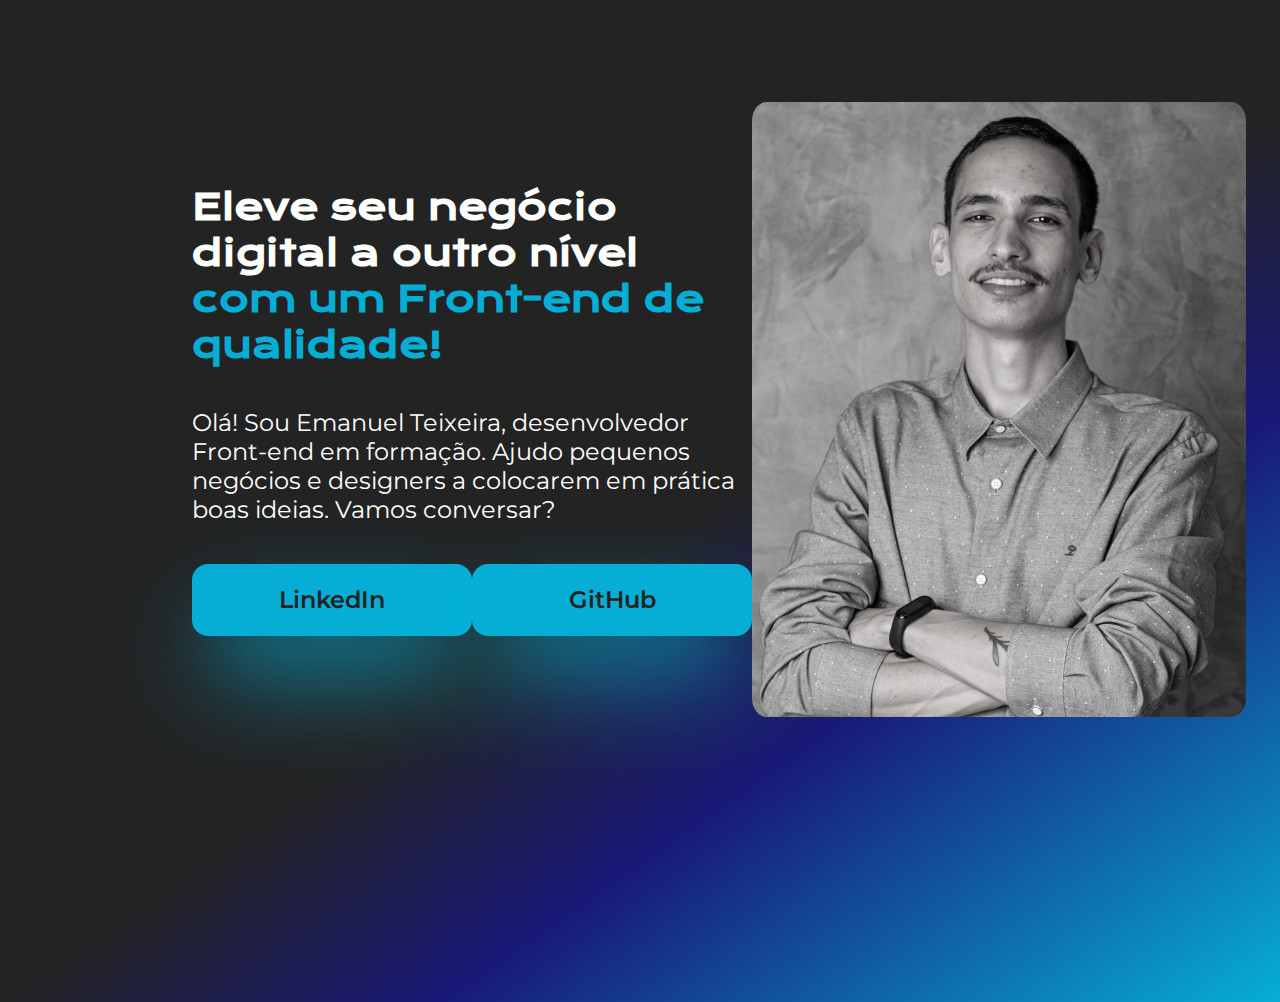
==== index.html @ deb00f60 "primeira versão" ====
<!DOCTYPE html>
<html lang="pt-br">
<head>
    <meta charset="UTF-8">
    <meta http-equiv="X-UA-Compatible" content="IE=edge">
    <meta name="viewport" content="width=device-width, initial-scale=1.0">
    <title>Portfolio</title>
    <link rel="stylesheet" href="style.css">
</head>
<body>
    <header></header>
    <main class="apresentacao">
        <section class="apresentacao__conteudo">
            <h1 class="apresentacao__conteudo__titulo">Eleve seu negócio digital a outro nível <strong class="titulo-destaque">com um Front-end de qualidade!</strong></h1>
            <p class="apresentacao__conteudo__texto">Olá! Sou Emanuel Teixeira, desenvolvedor Front-end em formação. Ajudo pequenos negócios e designers a colocarem em prática boas ideias. Vamos conversar?</p>
            <div class="apresentacao__links">
                <a class="apresentacao__links__link" href="https://www.linkedin.com/in/emanuelct/">LinkedIn</a>
                <a class="apresentacao__links__link" href="https://github.com/Emanuelmts">GitHub</a>
            </div>
        </section>
        <img class="imagem-capa" src="eu.png" alt="Foto do Emanuel Teixeira de braços cruzados e sorrindo">
    </main>
    <footer></footer>
</body>
</html>
---- style.css ----
@import url('https://fonts.googleapis.com/css2?family=Krona+One&display=swap');
@import url('https://fonts.googleapis.com/css2?family=Montserrat&display=swap');
@import url('https://fonts.googleapis.com/css2?family=Montserrat:wght@600&display=swap');

* {
    margin: 0;
    padding: 0;
}

.apresentacao {
    margin: 8% 15%;
    display: flex;
    align-items: center;
    justify-content: space-between;
}

.apresentacao__conteudo {
    width: 615px;
    display: flex;
    flex-direction: column;
    gap: 40px;
}

.apresentacao__conteudo__titulo {
    font-size: 36px;
    font-family: 'Krona One', sans-serif;
}

.apresentacao__conteudo__texto {
    font-size: 24px;
    font-family: 'Montserrat', sans-serif;
}

.apresentacao__links {
    display: flex;
    justify-content: space-between;
}

.apresentacao__links__link {
    background-color: #06AED5;
    text-align: center;
    border-radius: 16px;
    font-size: 24px;
    padding: 21.5px 0;
    width: 280px;
    text-decoration: none;
    color: #232324;
    font-family: 'Montserrat', sans-serif;
    font-weight: 600;
    box-shadow: #03cefc 0px 50px 100px -20px, #06AED5 0px 30px 60px -30px;
    opacity: 1;
}

.apresentacao__links__link:hover {
    opacity: 0.7;
}

body {
    height: 100vh; /* vh = viewport height */
    box-sizing: border-box;
    /* background-color: #232324; */
    color: #FDFFFC;
    background: rgb(35,35,36);
    background: linear-gradient(145deg, rgba(35,35,36,1) 53%, rgba(25,25,120,1) 69%, rgba(6,174,213,1) 100%);
}

.titulo-destaque {
    color: #06AED5;
}

.imagem-capa {
    filter: grayscale(0.95);
    border-radius: 3%;
    max-width: 593;
    width: auto;
}
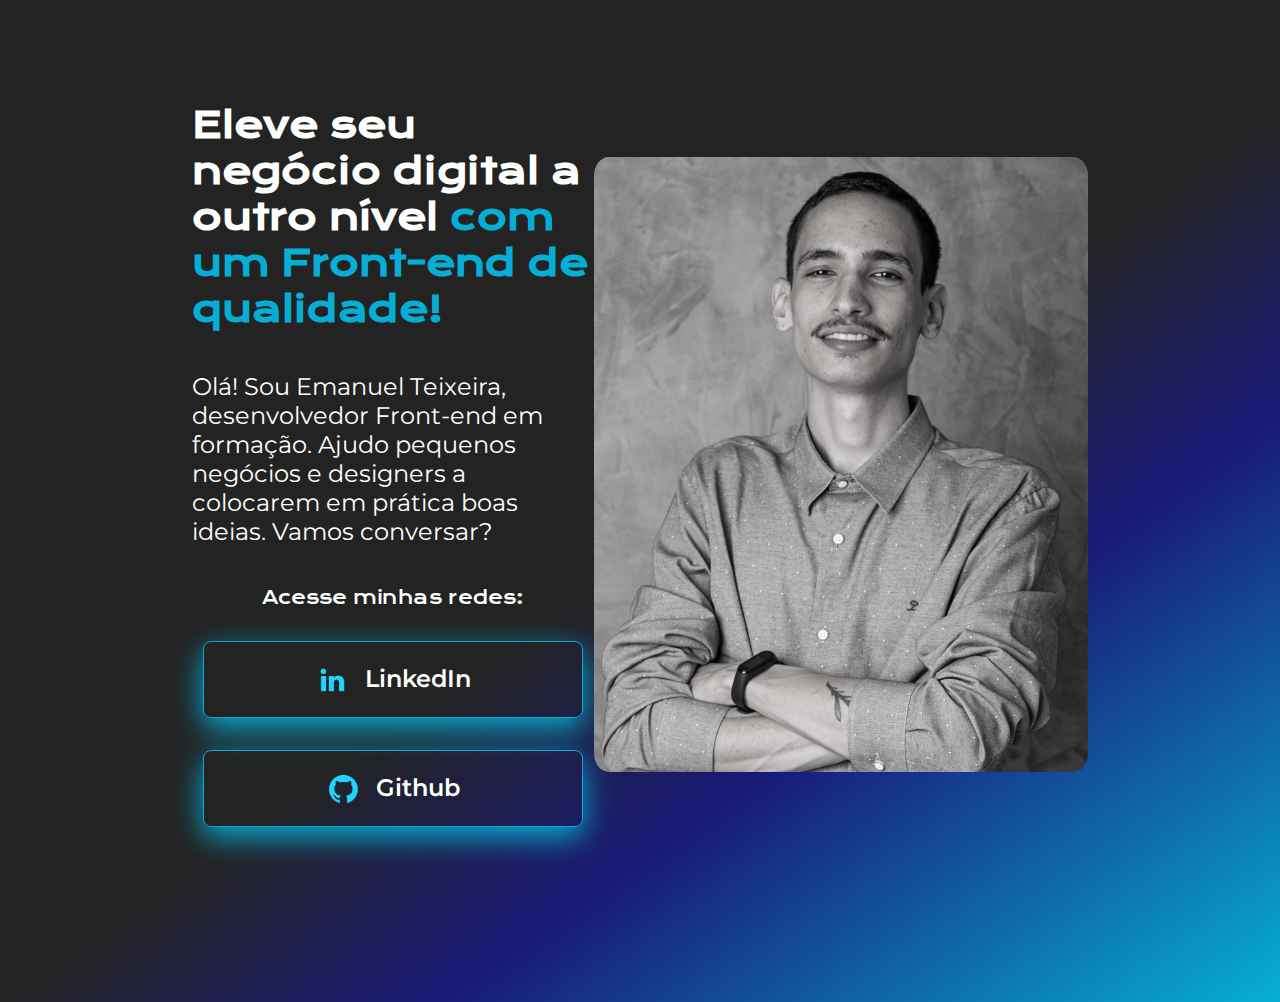
==== commit e4f88202: "segunda versão" ====
--- a/index.html
+++ b/index.html
@@ -14,11 +14,18 @@
             <h1 class="apresentacao__conteudo__titulo">Eleve seu negócio digital a outro nível <strong class="titulo-destaque">com um Front-end de qualidade!</strong></h1>
             <p class="apresentacao__conteudo__texto">Olá! Sou Emanuel Teixeira, desenvolvedor Front-end em formação. Ajudo pequenos negócios e designers a colocarem em prática boas ideias. Vamos conversar?</p>
             <div class="apresentacao__links">
-                <a class="apresentacao__links__link" href="https://www.linkedin.com/in/emanuelct/">LinkedIn</a>
-                <a class="apresentacao__links__link" href="https://github.com/Emanuelmts">GitHub</a>
+                <h2 class="apresentacao__links__subtitulo">Acesse minhas redes:</h2>
+                <a class="apresentacao__links__link" href="https://www.linkedin.com/in/emanuelct/">
+                    <img src="./assets/linkedin.png" alt="Logo LinkedIn">
+                    LinkedIn
+                </a>
+                <a class="apresentacao__links__link" href="https://github.com/Emanuelmts">
+                    <img src="./assets/github.png" alt="Logo Github">
+                    Github
+                </a>
             </div>
         </section>
-        <img class="imagem-capa" src="eu.png" alt="Foto do Emanuel Teixeira de braços cruzados e sorrindo">
+        <img class="imagem-capa" src="./assets/eu.png" alt="Foto do Emanuel Teixeira de braços cruzados e sorrindo">
     </main>
     <footer></footer>
 </body>
--- a/style.css
+++ b/style.css
@@ -33,21 +33,33 @@
 
 .apresentacao__links {
     display: flex;
+    flex-direction: column;
+    align-items: center;
+    gap: 32px;
     justify-content: space-between;
 }
 
+.apresentacao__links__subtitulo {
+    font-family: 'Krona One', sans-serif;
+    font-weight: 400;
+    font-size: 18px;
+}
+
 .apresentacao__links__link {
-    background-color: #06AED5;
+    display: flex;
+    justify-content: center;
+    gap: 16px;
     text-align: center;
-    border-radius: 16px;
+    border: 1px solid #06AED5;
+    border-radius: 8px;
     font-size: 24px;
     padding: 21.5px 0;
-    width: 280px;
+    width: 378px;
     text-decoration: none;
-    color: #232324;
+    color: #FDFFFC;
     font-family: 'Montserrat', sans-serif;
     font-weight: 600;
-    box-shadow: #03cefc 0px 50px 100px -20px, #06AED5 0px 30px 60px -30px;
+    box-shadow: #06AED5 0px 10px 30px;
     opacity: 1;
 }
 
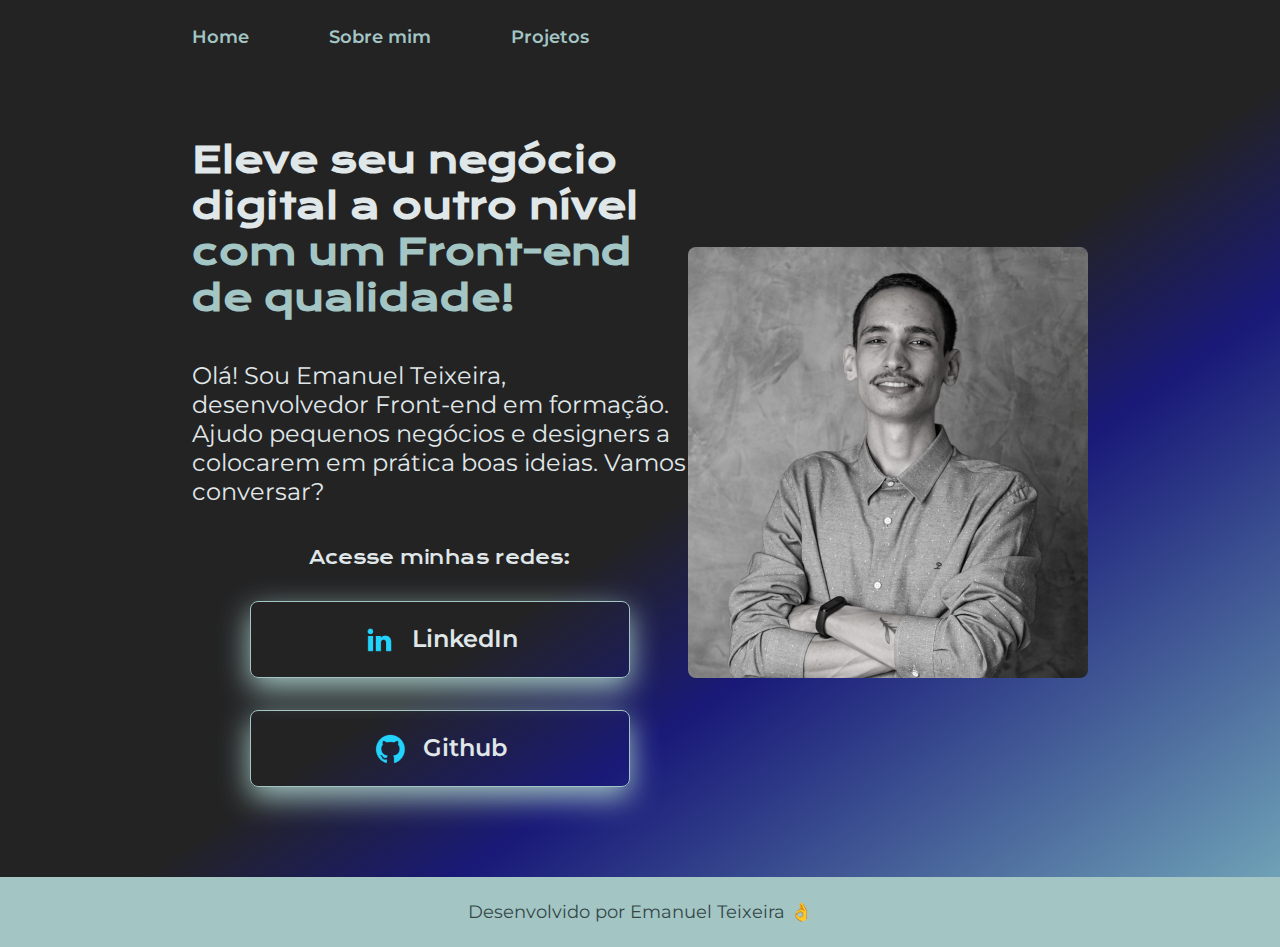
==== commit de459fdc: "Projeto v1.0" ====
--- a/index.html
+++ b/index.html
@@ -5,10 +5,17 @@
     <meta http-equiv="X-UA-Compatible" content="IE=edge">
     <meta name="viewport" content="width=device-width, initial-scale=1.0">
     <title>Portfolio</title>
-    <link rel="stylesheet" href="style.css">
+    <link rel="stylesheet" href="./styles/style.css">
 </head>
 <body>
-    <header></header>
+    <header class="cabecalho">
+        <nav class="cabecalho__menu">
+            <a class="cabecalho__menu__link" href="./index.html">Home</a>
+            <a class="cabecalho__menu__link" href="./about.html">Sobre mim</a>
+            <a class="cabecalho__menu__link" href="./projects.html">Projetos</a>
+        </nav>
+    </header>
+
     <main class="apresentacao">
         <section class="apresentacao__conteudo">
             <h1 class="apresentacao__conteudo__titulo">Eleve seu negócio digital a outro nível <strong class="titulo-destaque">com um Front-end de qualidade!</strong></h1>
@@ -27,6 +34,9 @@
         </section>
         <img class="imagem-capa" src="./assets/eu.png" alt="Foto do Emanuel Teixeira de braços cruzados e sorrindo">
     </main>
-    <footer></footer>
+
+    <footer class="rodape">
+        <p>Desenvolvido por Emanuel Teixeira 👌</p>
+    </footer>
 </body>
 </html>
--- a/styles/style.css
+++ b/styles/style.css
@@ -0,0 +1,125 @@
+@import url('https://fonts.googleapis.com/css2?family=Krona+One&display=swap');
+@import url('https://fonts.googleapis.com/css2?family=Montserrat&display=swap');
+@import url('https://fonts.googleapis.com/css2?family=Montserrat:wght@600&display=swap');
+
+:root {
+    /* --cor-primaria: #232324;
+    --cor-secundaria: #FDFFFC;
+    --cor-terciaria: #06AED5; */
+    --cor-primaria: #354649;
+    --cor-secundaria: #E0E7E9;
+    --cor-terciaria: #A3C6C4;
+
+    --fonte-primaria: 'Krona One', sans-serif;
+    --fonte-secundaria: 'Montserrat', sans-serif;
+}
+
+* {
+    margin: 0;
+    padding: 0;
+}
+
+body {
+    box-sizing: border-box;
+    color: var(--cor-secundaria);
+    background: var(--cor-primaria);
+    background: linear-gradient(145deg, #232324 53%, #191978 65%, #79b2be 100%);
+}
+
+.cabecalho {
+    padding: 2% 0 0 15%;
+}
+
+.cabecalho__menu {
+    display: flex;
+    gap: 80px;
+}
+
+.cabecalho__menu__link {
+    font-family: var(--fonte-secundaria);
+    font-weight: 600;
+    font-size: 18px;
+    color: var(--cor-terciaria);
+    text-decoration: none;
+}
+
+.apresentacao {
+    padding: 7% 15%;
+    display: flex;
+    align-items: center;
+    justify-content: space-between;
+}
+
+.apresentacao__conteudo {
+    width: 615px;
+    display: flex;
+    flex-direction: column;
+    gap: 40px;
+}
+
+.apresentacao__conteudo__titulo {
+    font-size: 36px;
+    font-family: var(--fonte-primaria);
+}
+
+.titulo-destaque {
+    color: var(--cor-terciaria);
+}
+
+.apresentacao__conteudo__texto {
+    font-size: 24px;
+    font-family: var(--fonte-secundaria);
+}
+
+.apresentacao__links {
+    display: flex;
+    flex-direction: column;
+    align-items: center;
+    gap: 32px;
+    justify-content: space-between;
+}
+
+.apresentacao__links__subtitulo {
+    font-family: var(--fonte-primaria);
+    font-weight: 400;
+    font-size: 18px;
+}
+
+.apresentacao__links__link {
+    display: flex;
+    justify-content: center;
+    gap: 16px;
+    text-align: center;
+    border: 1px solid var(--cor-terciaria);
+    border-radius: 8px;
+    font-size: 24px;
+    padding: 21.5px 0;
+    width: 378px;
+    text-decoration: none;
+    color: var(--cor-secundaria);
+    font-family: var(--fonte-secundaria);
+    font-weight: 600;
+    box-shadow: var(--cor-terciaria) 0px 10px 30px;
+    opacity: 1;
+}
+
+.apresentacao__links__link:hover {
+    opacity: 0.7;
+}
+
+.imagem-capa {
+    filter: grayscale(0.95);
+    border-radius: 8px;
+    max-width: 593;
+    width: auto;
+}
+
+.rodape {
+    color: var(--cor-primaria);
+    background-color: var(--cor-terciaria);
+    padding: 24px;
+    text-align: center;
+    font-family: var(--fonte-secundaria);
+    font-size: 18px;
+    font-weight: 400;
+}
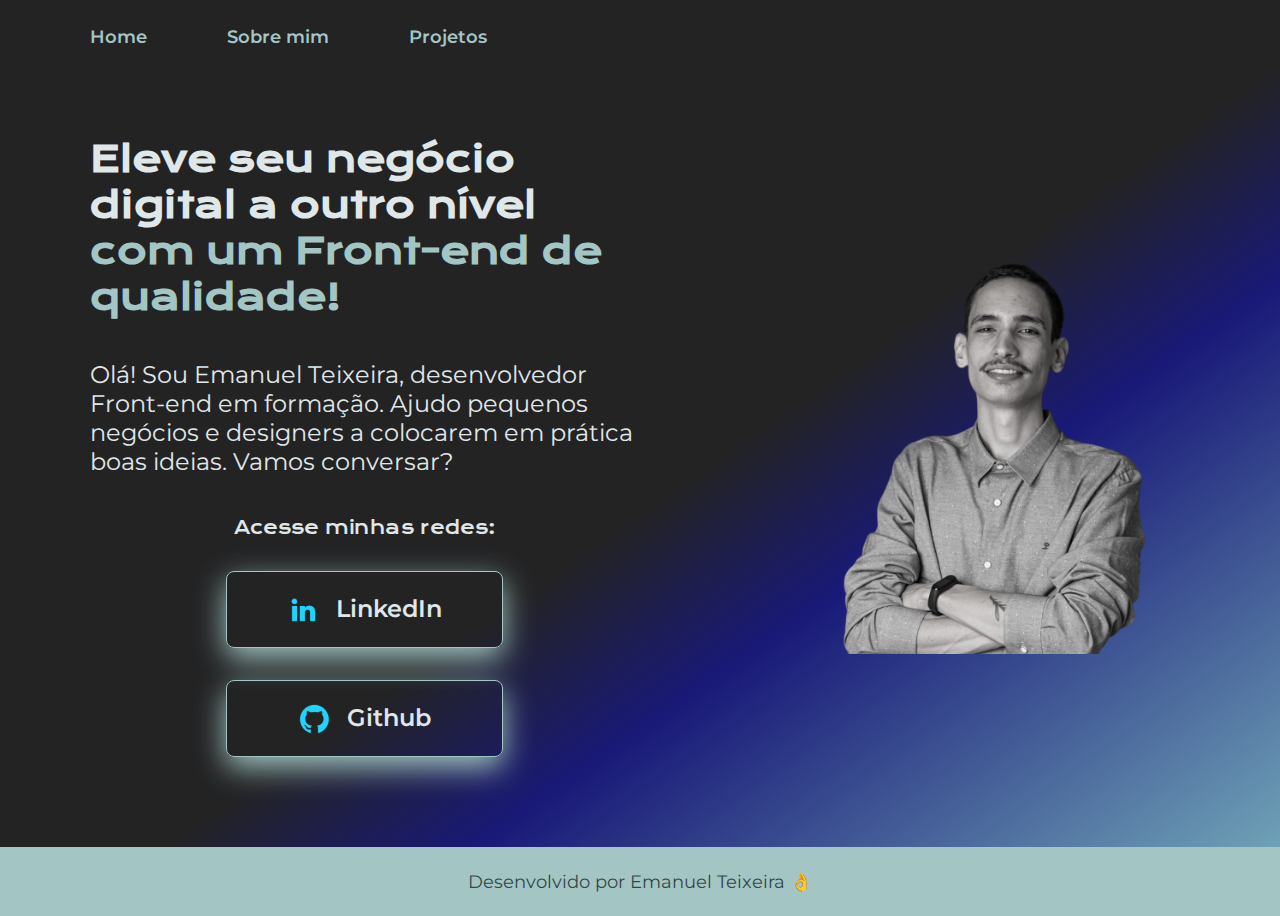
==== commit 526fab21: "inserção de responsividade" ====
--- a/index.html
+++ b/index.html
@@ -22,17 +22,17 @@
             <p class="apresentacao__conteudo__texto">Olá! Sou Emanuel Teixeira, desenvolvedor Front-end em formação. Ajudo pequenos negócios e designers a colocarem em prática boas ideias. Vamos conversar?</p>
             <div class="apresentacao__links">
                 <h2 class="apresentacao__links__subtitulo">Acesse minhas redes:</h2>
-                <a class="apresentacao__links__link" href="https://www.linkedin.com/in/emanuelct/">
+                <a class="apresentacao__links__redes" href="https://www.linkedin.com/in/emanuelct/">
                     <img src="./assets/linkedin.png" alt="Logo LinkedIn">
                     LinkedIn
                 </a>
-                <a class="apresentacao__links__link" href="https://github.com/Emanuelmts">
+                <a class="apresentacao__links__redes" href="https://github.com/Emanuelmts">
                     <img src="./assets/github.png" alt="Logo Github">
                     Github
                 </a>
             </div>
         </section>
-        <img class="imagem-capa" src="./assets/eu.png" alt="Foto do Emanuel Teixeira de braços cruzados e sorrindo">
+        <img class="apresentacao__imagem" src="./assets/eu.png" alt="Foto do Emanuel Teixeira de braços cruzados e sorrindo">
     </main>
 
     <footer class="rodape">
--- a/styles/style.css
+++ b/styles/style.css
@@ -3,9 +3,6 @@
 @import url('https://fonts.googleapis.com/css2?family=Montserrat:wght@600&display=swap');
 
 :root {
-    /* --cor-primaria: #232324;
-    --cor-secundaria: #FDFFFC;
-    --cor-terciaria: #06AED5; */
     --cor-primaria: #354649;
     --cor-secundaria: #E0E7E9;
     --cor-terciaria: #A3C6C4;
@@ -27,7 +24,7 @@
 }
 
 .cabecalho {
-    padding: 2% 0 0 15%;
+    padding: 2% 0 0 7%;
 }
 
 .cabecalho__menu {
@@ -38,27 +35,46 @@
 .cabecalho__menu__link {
     font-family: var(--fonte-secundaria);
     font-weight: 600;
-    font-size: 18px;
+    font-size: 1.12rem;
     color: var(--cor-terciaria);
     text-decoration: none;
+    position: relative;
+}
+
+.cabecalho__menu__link::before {
+    content: "";
+    position: absolute;
+    top: 0;
+    left: 0;
+    width: 100%;
+    height: 0;
+    z-index: -1;
+    background-color: var(--cor-primaria);
+    transition: height .25s linear;
+}
+
+.cabecalho__menu__link:hover::before {
+    height: 100%;
 }
 
 .apresentacao {
-    padding: 7% 15%;
+    padding: 7% 7%;
     display: flex;
     align-items: center;
     justify-content: space-between;
+    gap: 82px;
 }
 
+
 .apresentacao__conteudo {
-    width: 615px;
+    width: 50%;
     display: flex;
     flex-direction: column;
     gap: 40px;
 }
 
 .apresentacao__conteudo__titulo {
-    font-size: 36px;
+    font-size: 2.25rem;
     font-family: var(--fonte-primaria);
 }
 
@@ -67,7 +83,7 @@
 }
 
 .apresentacao__conteudo__texto {
-    font-size: 24px;
+    font-size: 1.5rem;
     font-family: var(--fonte-secundaria);
 }
 
@@ -82,19 +98,19 @@
 .apresentacao__links__subtitulo {
     font-family: var(--fonte-primaria);
     font-weight: 400;
-    font-size: 18px;
+    font-size: 1.12rem;
 }
 
-.apresentacao__links__link {
+.apresentacao__links__redes {
     display: flex;
     justify-content: center;
     gap: 16px;
     text-align: center;
     border: 1px solid var(--cor-terciaria);
     border-radius: 8px;
-    font-size: 24px;
+    font-size: 1.5rem;
     padding: 21.5px 0;
-    width: 378px;
+    width: 50%;
     text-decoration: none;
     color: var(--cor-secundaria);
     font-family: var(--fonte-secundaria);
@@ -107,11 +123,9 @@
     opacity: 0.7;
 }
 
-.imagem-capa {
+.apresentacao__imagem {
     filter: grayscale(0.95);
-    border-radius: 8px;
-    max-width: 593;
-    width: auto;
+    width: 35%;
 }
 
 .rodape {
@@ -120,6 +134,20 @@
     padding: 24px;
     text-align: center;
     font-family: var(--fonte-secundaria);
-    font-size: 18px;
+    font-size: 1.12rem;
     font-weight: 400;
 }
+
+@media (max-width: 1000px) {
+    .cabecalho {
+        padding: 10%;
+    }
+
+    .cabecalho__menu {
+        justify-content: center;
+    }
+    
+    .apresentacao {
+        flex-direction: column-reverse;
+    }
+}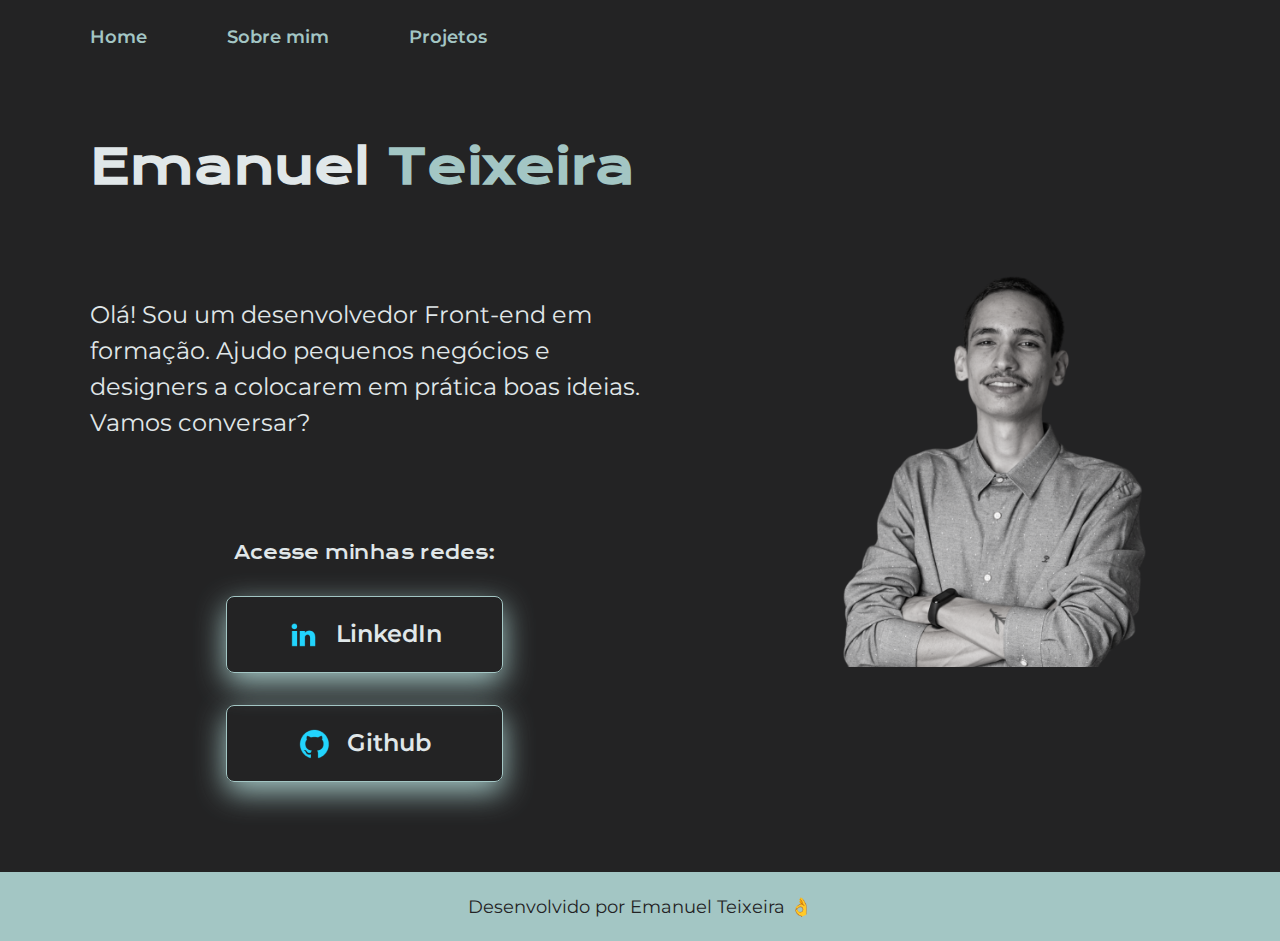
==== commit db977e36: "mudanca cor, espaçamento e texto" ====
--- a/index.html
+++ b/index.html
@@ -18,15 +18,15 @@
 
     <main class="apresentacao">
         <section class="apresentacao__conteudo">
-            <h1 class="apresentacao__conteudo__titulo">Eleve seu negócio digital a outro nível <strong class="titulo-destaque">com um Front-end de qualidade!</strong></h1>
-            <p class="apresentacao__conteudo__texto">Olá! Sou Emanuel Teixeira, desenvolvedor Front-end em formação. Ajudo pequenos negócios e designers a colocarem em prática boas ideias. Vamos conversar?</p>
+            <h1 class="apresentacao__conteudo__titulo">Emanuel <strong class="titulo-destaque">Teixeira</strong></h1>
+            <p class="apresentacao__conteudo__texto">Olá! Sou um desenvolvedor Front-end em formação. Ajudo pequenos negócios e designers a colocarem em prática boas ideias. Vamos conversar?</p>
             <div class="apresentacao__links">
                 <h2 class="apresentacao__links__subtitulo">Acesse minhas redes:</h2>
-                <a class="apresentacao__links__redes" href="https://www.linkedin.com/in/emanuelct/">
+                <a class="apresentacao__links__redes" href="https://www.linkedin.com/in/emanuelct/" target="_blank" rel="noopener noreferrer">
                     <img src="./assets/linkedin.png" alt="Logo LinkedIn">
                     LinkedIn
                 </a>
-                <a class="apresentacao__links__redes" href="https://github.com/Emanuelmts">
+                <a class="apresentacao__links__redes" href="https://github.com/Emanuelmts" target="_blank" rel="noopener noreferrer">
                     <img src="./assets/github.png" alt="Logo Github">
                     Github
                 </a>
--- a/styles/style.css
+++ b/styles/style.css
@@ -3,9 +3,10 @@
 @import url('https://fonts.googleapis.com/css2?family=Montserrat:wght@600&display=swap');
 
 :root {
-    --cor-primaria: #354649;
+    --cor-primaria: #232324;
     --cor-secundaria: #E0E7E9;
     --cor-terciaria: #A3C6C4;
+    --cor-quaternaria: #354649;
 
     --fonte-primaria: 'Krona One', sans-serif;
     --fonte-secundaria: 'Montserrat', sans-serif;
@@ -20,7 +21,6 @@
     box-sizing: border-box;
     color: var(--cor-secundaria);
     background: var(--cor-primaria);
-    background: linear-gradient(145deg, #232324 53%, #191978 65%, #79b2be 100%);
 }
 
 .cabecalho {
@@ -49,7 +49,7 @@
     width: 100%;
     height: 0;
     z-index: -1;
-    background-color: var(--cor-primaria);
+    background-color: var(--cor-quaternaria);
     transition: height .25s linear;
 }
 
@@ -70,11 +70,11 @@
     width: 50%;
     display: flex;
     flex-direction: column;
-    gap: 40px;
+    gap: 100px;
 }
 
 .apresentacao__conteudo__titulo {
-    font-size: 2.25rem;
+    font-size: 3rem;
     font-family: var(--fonte-primaria);
 }
 
@@ -85,6 +85,7 @@
 .apresentacao__conteudo__texto {
     font-size: 1.5rem;
     font-family: var(--fonte-secundaria);
+    line-height: 1.5;
 }
 
 .apresentacao__links {
@@ -119,7 +120,7 @@
     opacity: 1;
 }
 
-.apresentacao__links__link:hover {
+.apresentacao__links__redes:hover {
     opacity: 0.7;
 }
 
@@ -138,7 +139,7 @@
     font-weight: 400;
 }
 
-@media (max-width: 1000px) {
+@media (max-width: 720px) {
     .cabecalho {
         padding: 10%;
     }
@@ -149,5 +150,20 @@
     
     .apresentacao {
         flex-direction: column-reverse;
+        padding: 5%;
     }
+
+
+    .apresentacao__conteudo__titulo{
+        font-size: 2.25rem;
+    }
+
+    .apresentacao__conteudo {
+        width: auto;
+    }
+
+    .apresentacao__links__redes {
+        width: 100%;
+    }
+
 }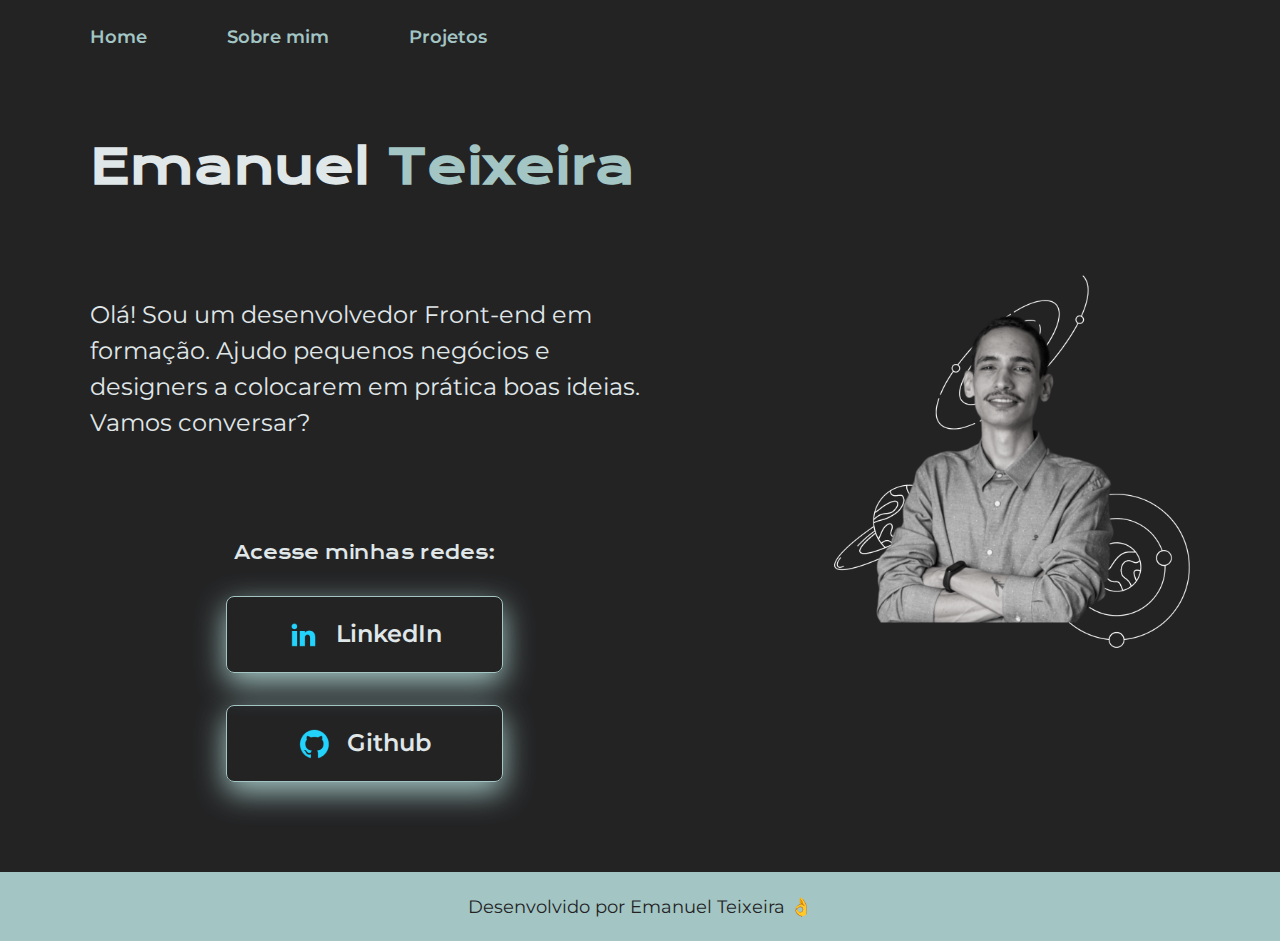
==== commit d0816478: "nova apresentacao__imagem" ====
--- a/index.html
+++ b/index.html
@@ -32,7 +32,7 @@
                 </a>
             </div>
         </section>
-        <img class="apresentacao__imagem" src="./assets/eu.png" alt="Foto do Emanuel Teixeira de braços cruzados e sorrindo">
+        <img class="apresentacao__imagem" src="./assets/eu2.png" alt="Foto do Emanuel Teixeira de braços cruzados e sorrindo">
     </main>
 
     <footer class="rodape">
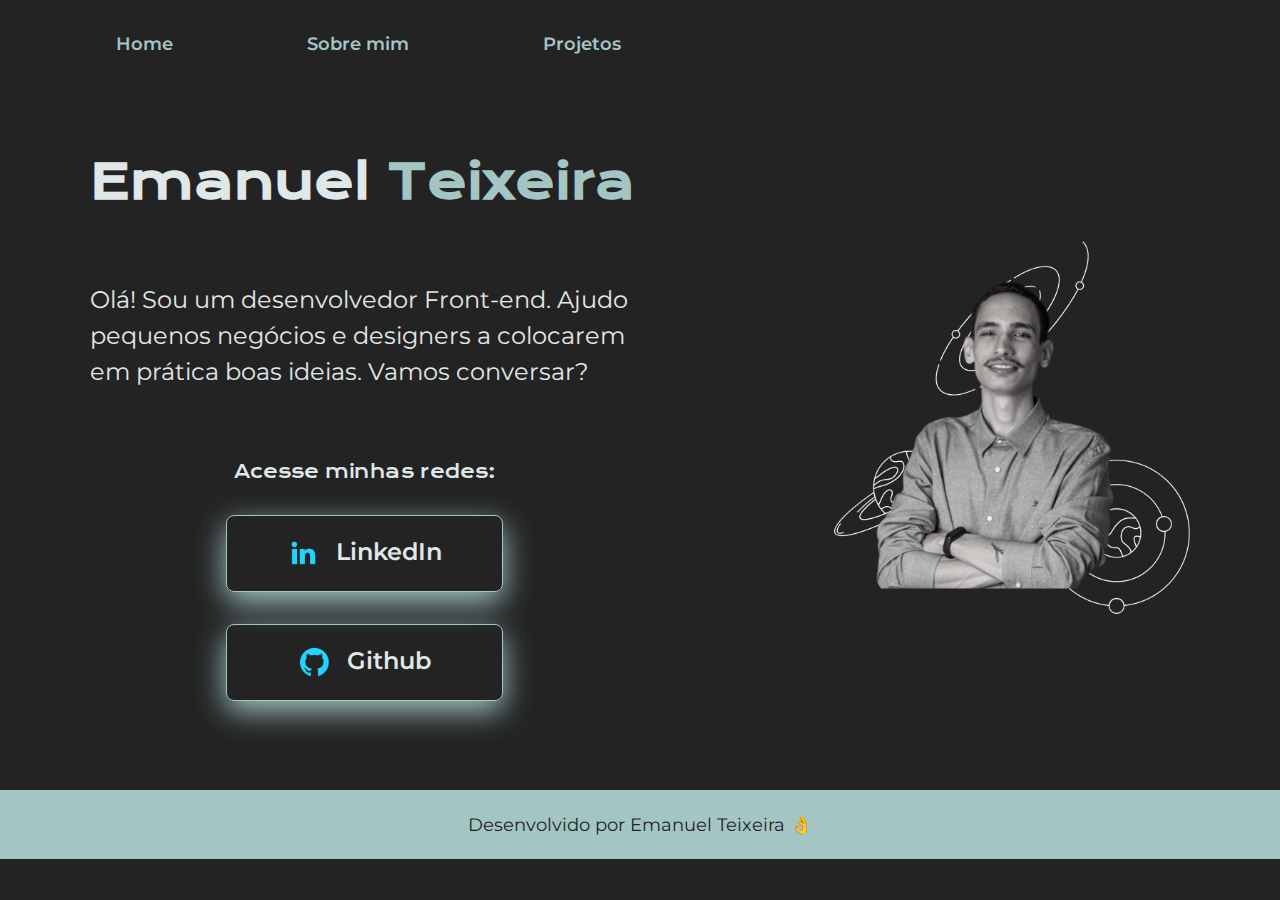
==== commit da69b2ca: "ajustes texto e navbar" ====
--- a/index.html
+++ b/index.html
@@ -19,7 +19,7 @@
     <main class="apresentacao">
         <section class="apresentacao__conteudo">
             <h1 class="apresentacao__conteudo__titulo">Emanuel <strong class="titulo-destaque">Teixeira</strong></h1>
-            <p class="apresentacao__conteudo__texto">Olá! Sou um desenvolvedor Front-end em formação. Ajudo pequenos negócios e designers a colocarem em prática boas ideias. Vamos conversar?</p>
+            <p class="apresentacao__conteudo__texto">Olá! Sou um desenvolvedor Front-end. Ajudo pequenos negócios e designers a colocarem em prática boas ideias. Vamos conversar?</p>
             <div class="apresentacao__links">
                 <h2 class="apresentacao__links__subtitulo">Acesse minhas redes:</h2>
                 <a class="apresentacao__links__redes" href="https://www.linkedin.com/in/emanuelct/" target="_blank" rel="noopener noreferrer">
--- a/styles/style.css
+++ b/styles/style.css
@@ -39,6 +39,7 @@
     color: var(--cor-terciaria);
     text-decoration: none;
     position: relative;
+    padding: .4em 1.5em;
 }
 
 .cabecalho__menu__link::before {
@@ -50,7 +51,7 @@
     height: 0;
     z-index: -1;
     background-color: var(--cor-quaternaria);
-    transition: height .25s linear;
+    transition: height .20s linear;
 }
 
 .cabecalho__menu__link:hover::before {
@@ -70,7 +71,7 @@
     width: 50%;
     display: flex;
     flex-direction: column;
-    gap: 100px;
+    gap: 70px;
 }
 
 .apresentacao__conteudo__titulo {
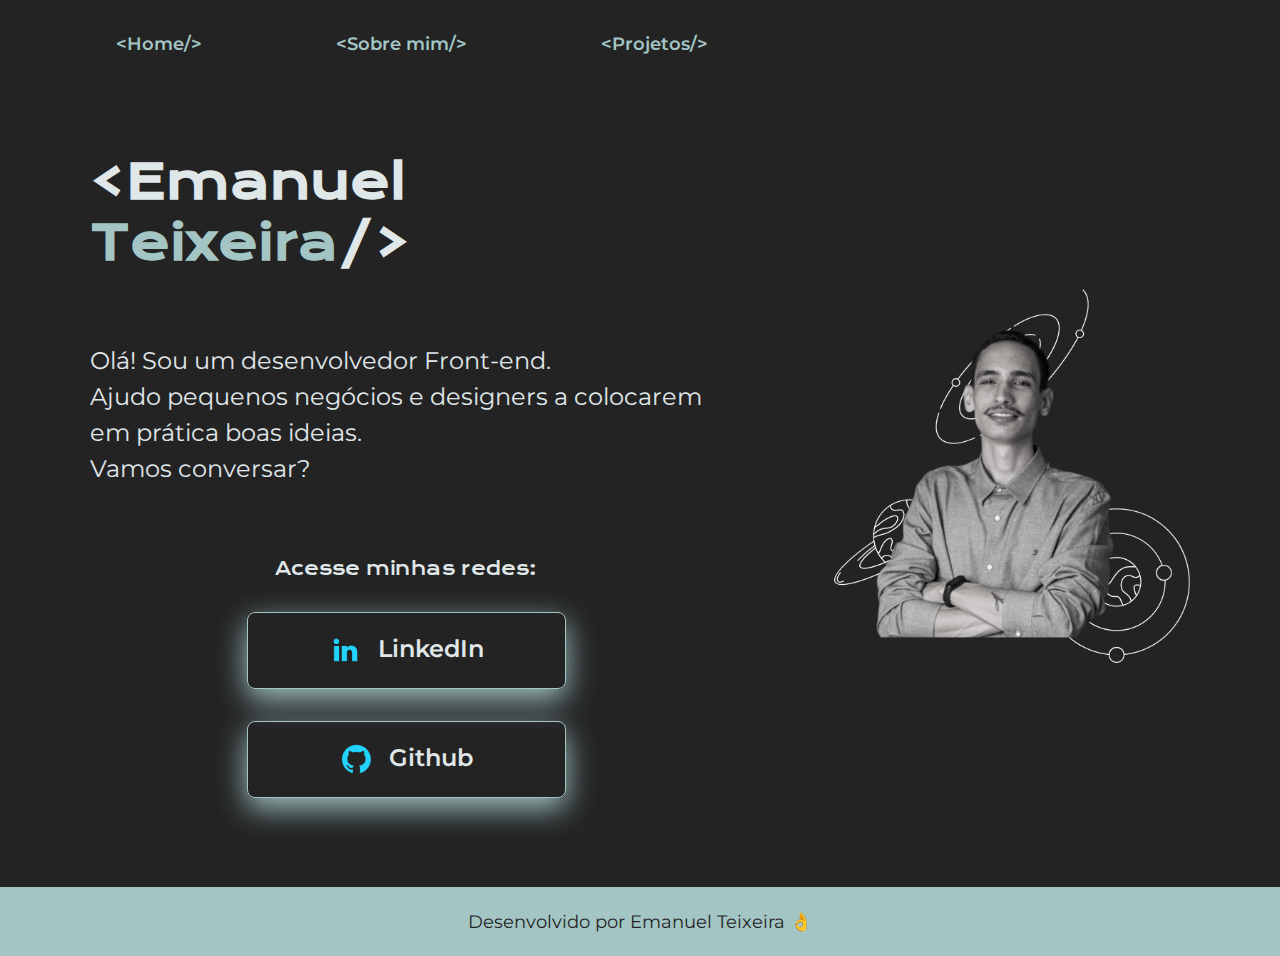
==== commit 409ffcd7: "Adicao de projetos na página e ajustes no design" ====
--- a/index.html
+++ b/index.html
@@ -10,16 +10,16 @@
 <body>
     <header class="cabecalho">
         <nav class="cabecalho__menu">
-            <a class="cabecalho__menu__link" href="./index.html">Home</a>
-            <a class="cabecalho__menu__link" href="./about.html">Sobre mim</a>
-            <a class="cabecalho__menu__link" href="./projects.html">Projetos</a>
+            <a class="cabecalho__menu__link" href="./index.html">&ltHome/&gt</Home></a>
+            <a class="cabecalho__menu__link" href="./about.html">&ltSobre mim/&gt</a>
+            <a class="cabecalho__menu__link" href="./projects.html">&ltProjetos/&gt</a>
         </nav>
     </header>
 
     <main class="apresentacao">
         <section class="apresentacao__conteudo">
-            <h1 class="apresentacao__conteudo__titulo">Emanuel <strong class="titulo-destaque">Teixeira</strong></h1>
-            <p class="apresentacao__conteudo__texto">Olá! Sou um desenvolvedor Front-end. Ajudo pequenos negócios e designers a colocarem em prática boas ideias. Vamos conversar?</p>
+            <h1 class="apresentacao__conteudo__titulo">&ltEmanuel <strong class="titulo-destaque">Teixeira</strong>/&gt</h1>
+            <p class="apresentacao__conteudo__texto">Olá! Sou um desenvolvedor Front-end.<br> Ajudo pequenos negócios e designers a colocarem em prática boas ideias.<br> Vamos conversar?</p>
             <div class="apresentacao__links">
                 <h2 class="apresentacao__links__subtitulo">Acesse minhas redes:</h2>
                 <a class="apresentacao__links__redes" href="https://www.linkedin.com/in/emanuelct/" target="_blank" rel="noopener noreferrer">
--- a/styles/style.css
+++ b/styles/style.css
@@ -68,7 +68,7 @@
 
 
 .apresentacao__conteudo {
-    width: 50%;
+    width: 80vw;
     display: flex;
     flex-direction: column;
     gap: 70px;
@@ -87,6 +87,48 @@
     font-size: 1.5rem;
     font-family: var(--fonte-secundaria);
     line-height: 1.5;
+}
+
+.apresentacao__conteudo__lista {
+    font-size: 1.5rem;
+    font-family: var(--fonte-secundaria);
+    line-height: 1.5;
+    list-style: none;
+    display: flex;
+    flex-wrap: wrap;
+    justify-content: space-evenly;
+    gap: 50px;
+}
+
+.apresentacao__lista__projeto {
+    background-color: var(--cor-quaternaria);
+    display: flex;
+    width: 10em;
+    height: 12em;
+    border: 1px solid white;
+    box-shadow: 10px 10px 20px var(--cor-quaternaria);
+    border-radius: 8px;
+    justify-content: space-between;
+    align-items: center;
+    flex-direction: column;
+    text-align: center;
+    padding: 15px;
+}
+
+.apresentacao__lista__link {
+    text-decoration: none;
+    color: var(--cor-secundaria);
+}
+
+.link-out {
+    display: flex;
+    align-items: center;
+    justify-content: center;
+    gap: 10px;
+}
+
+.apresentacao__lista__projeto p {
+    font-size: 1.1rem;
 }
 
 .apresentacao__links {
